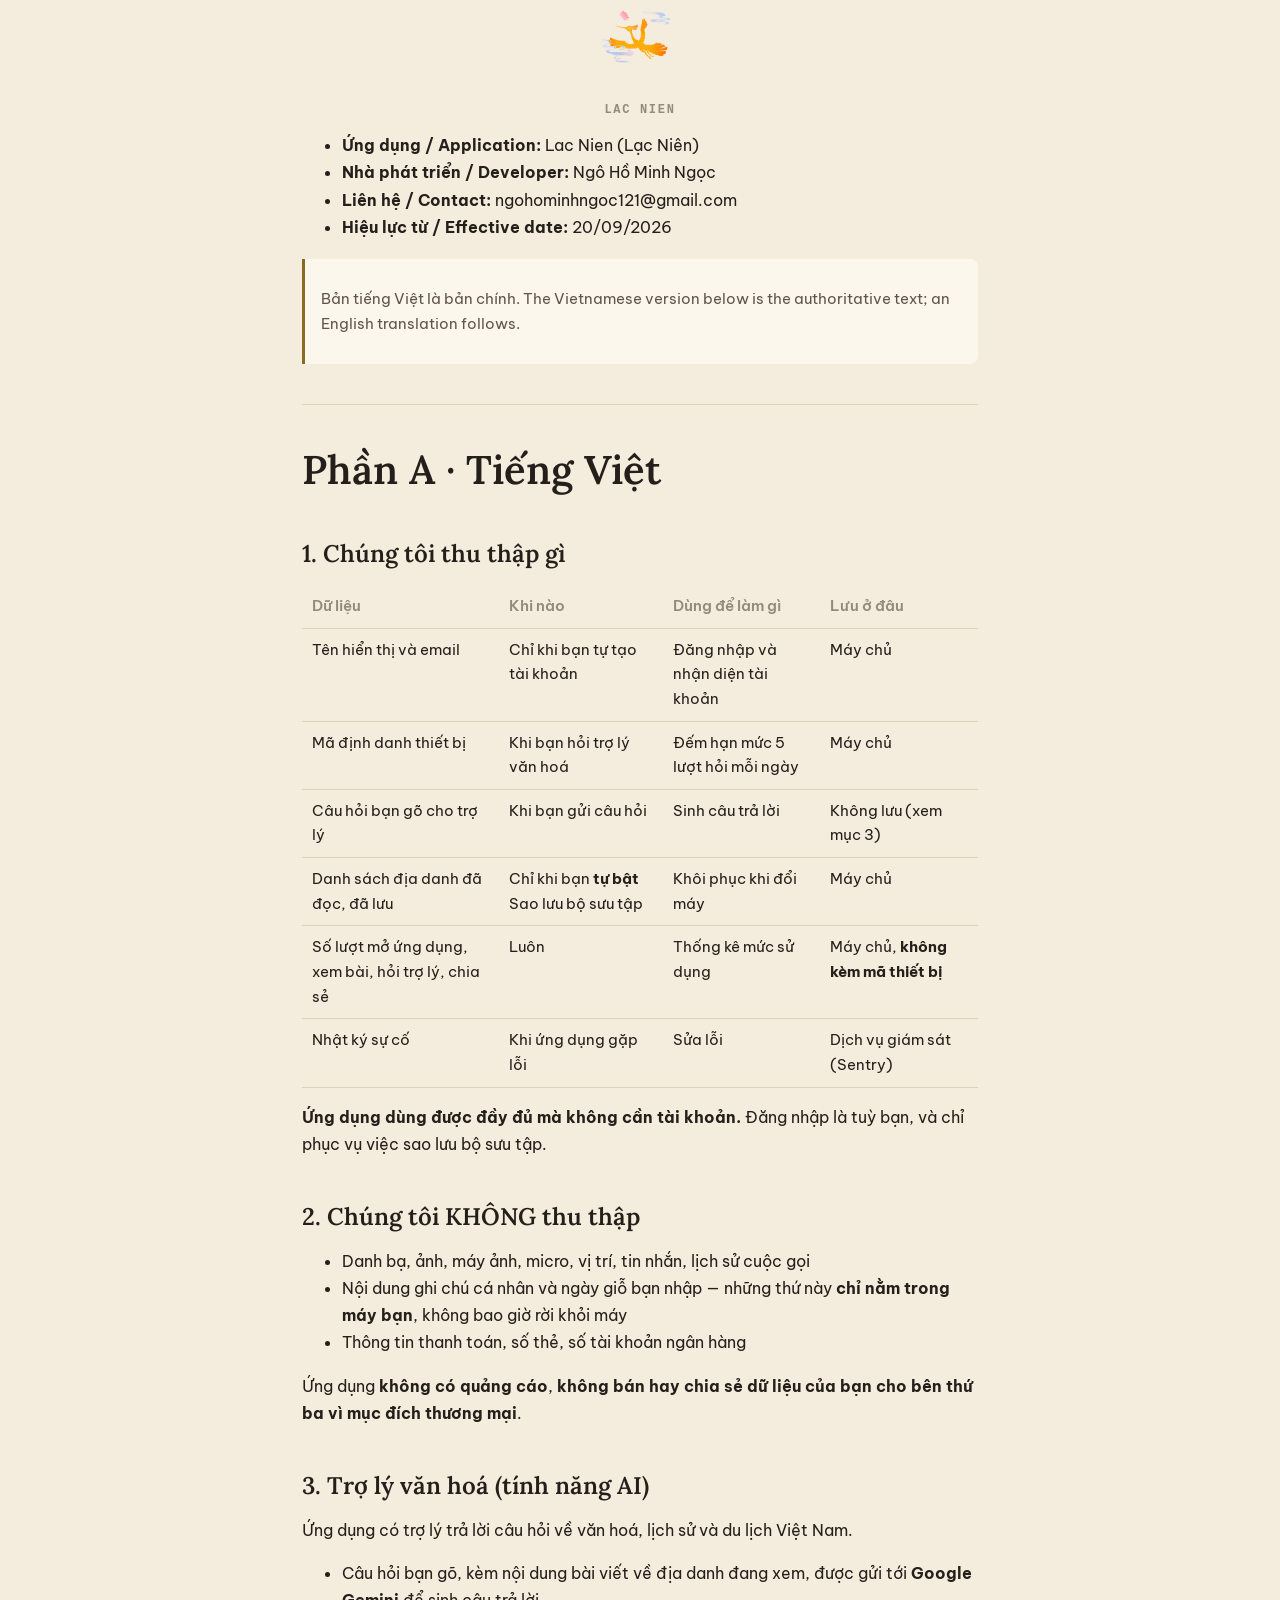
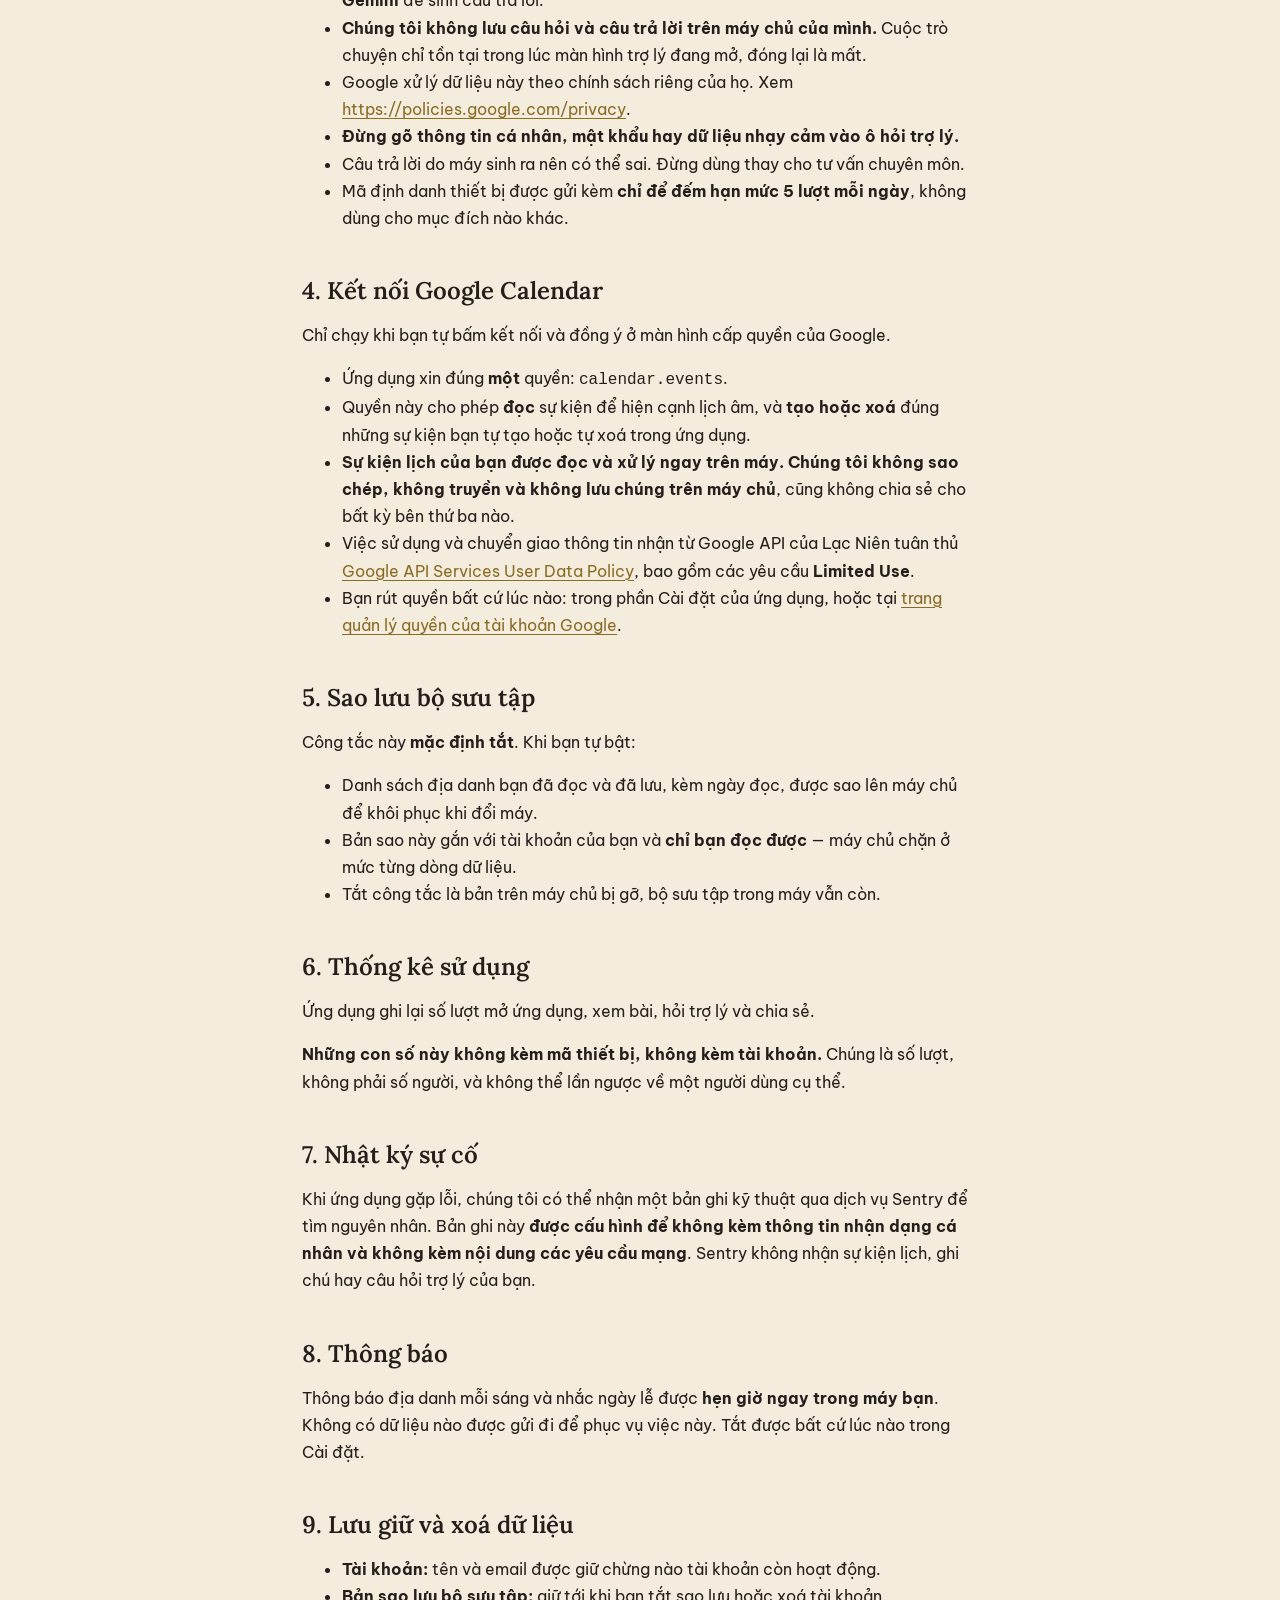
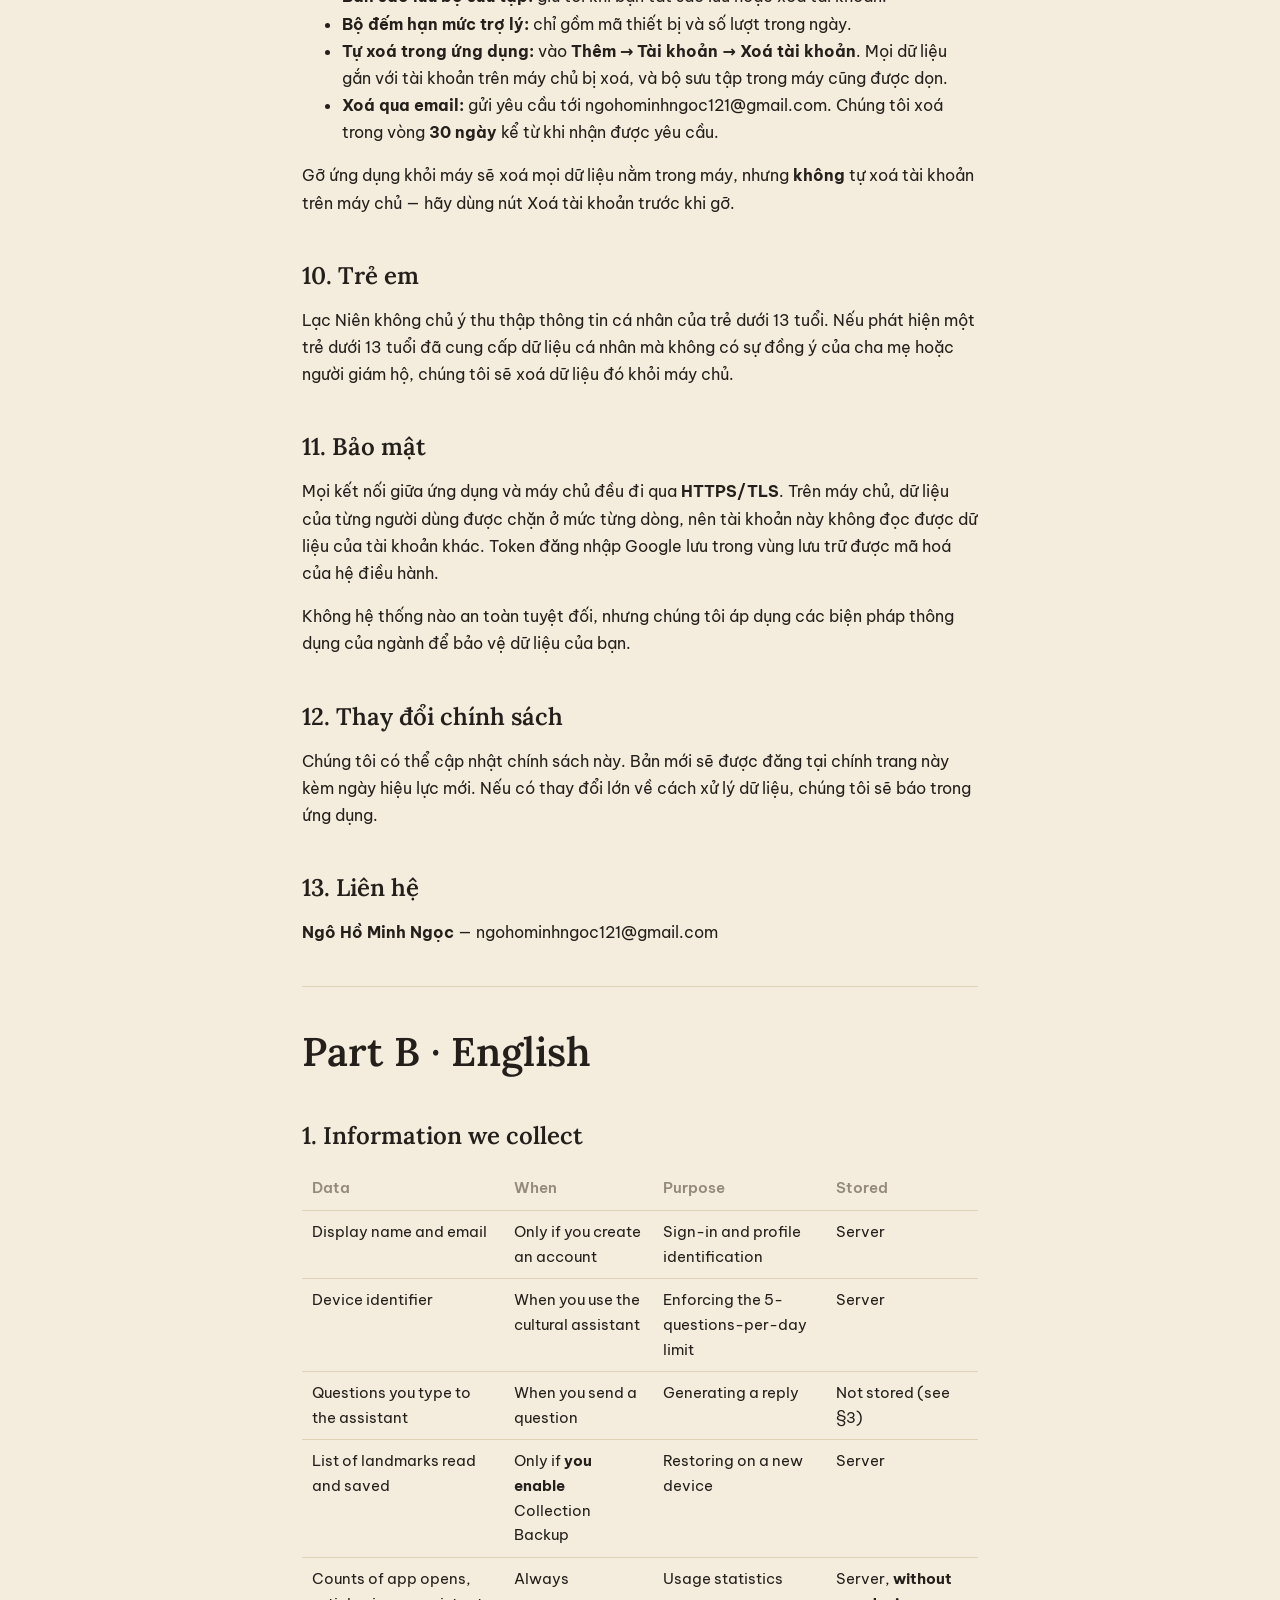
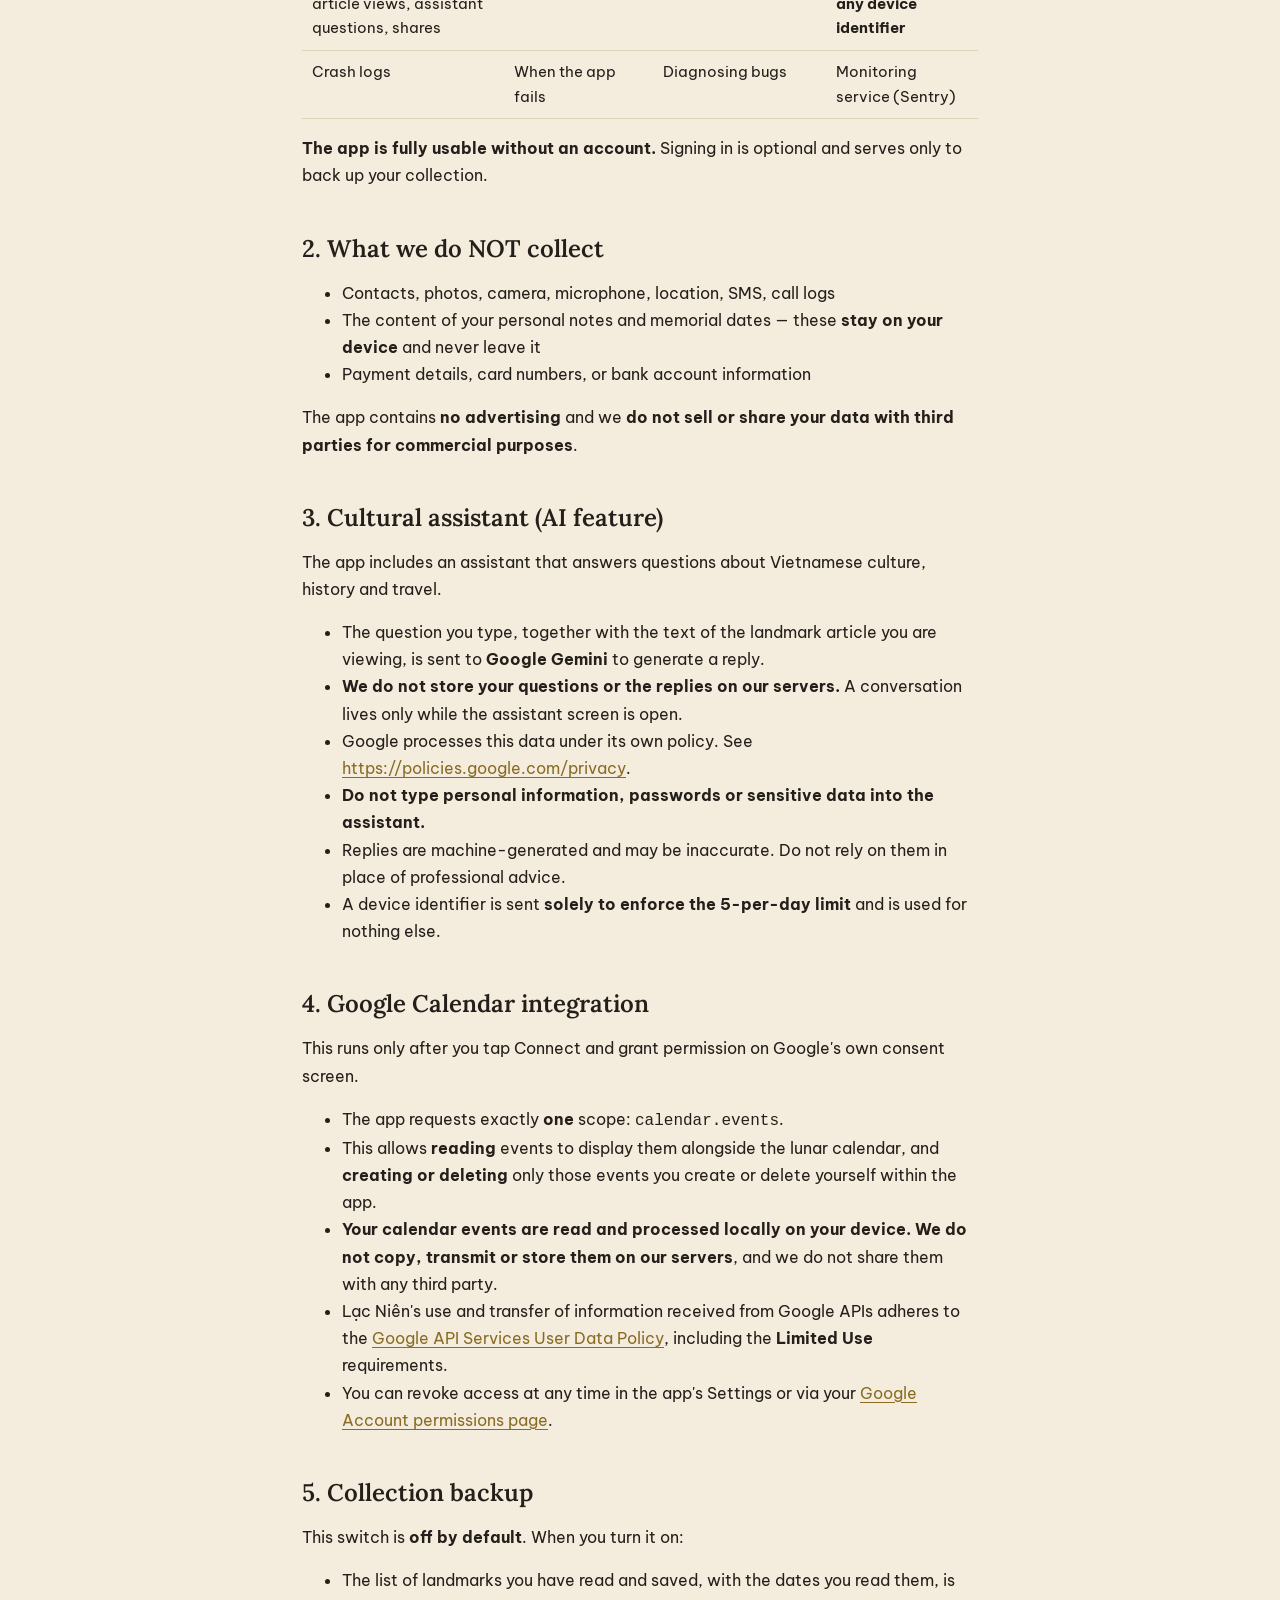
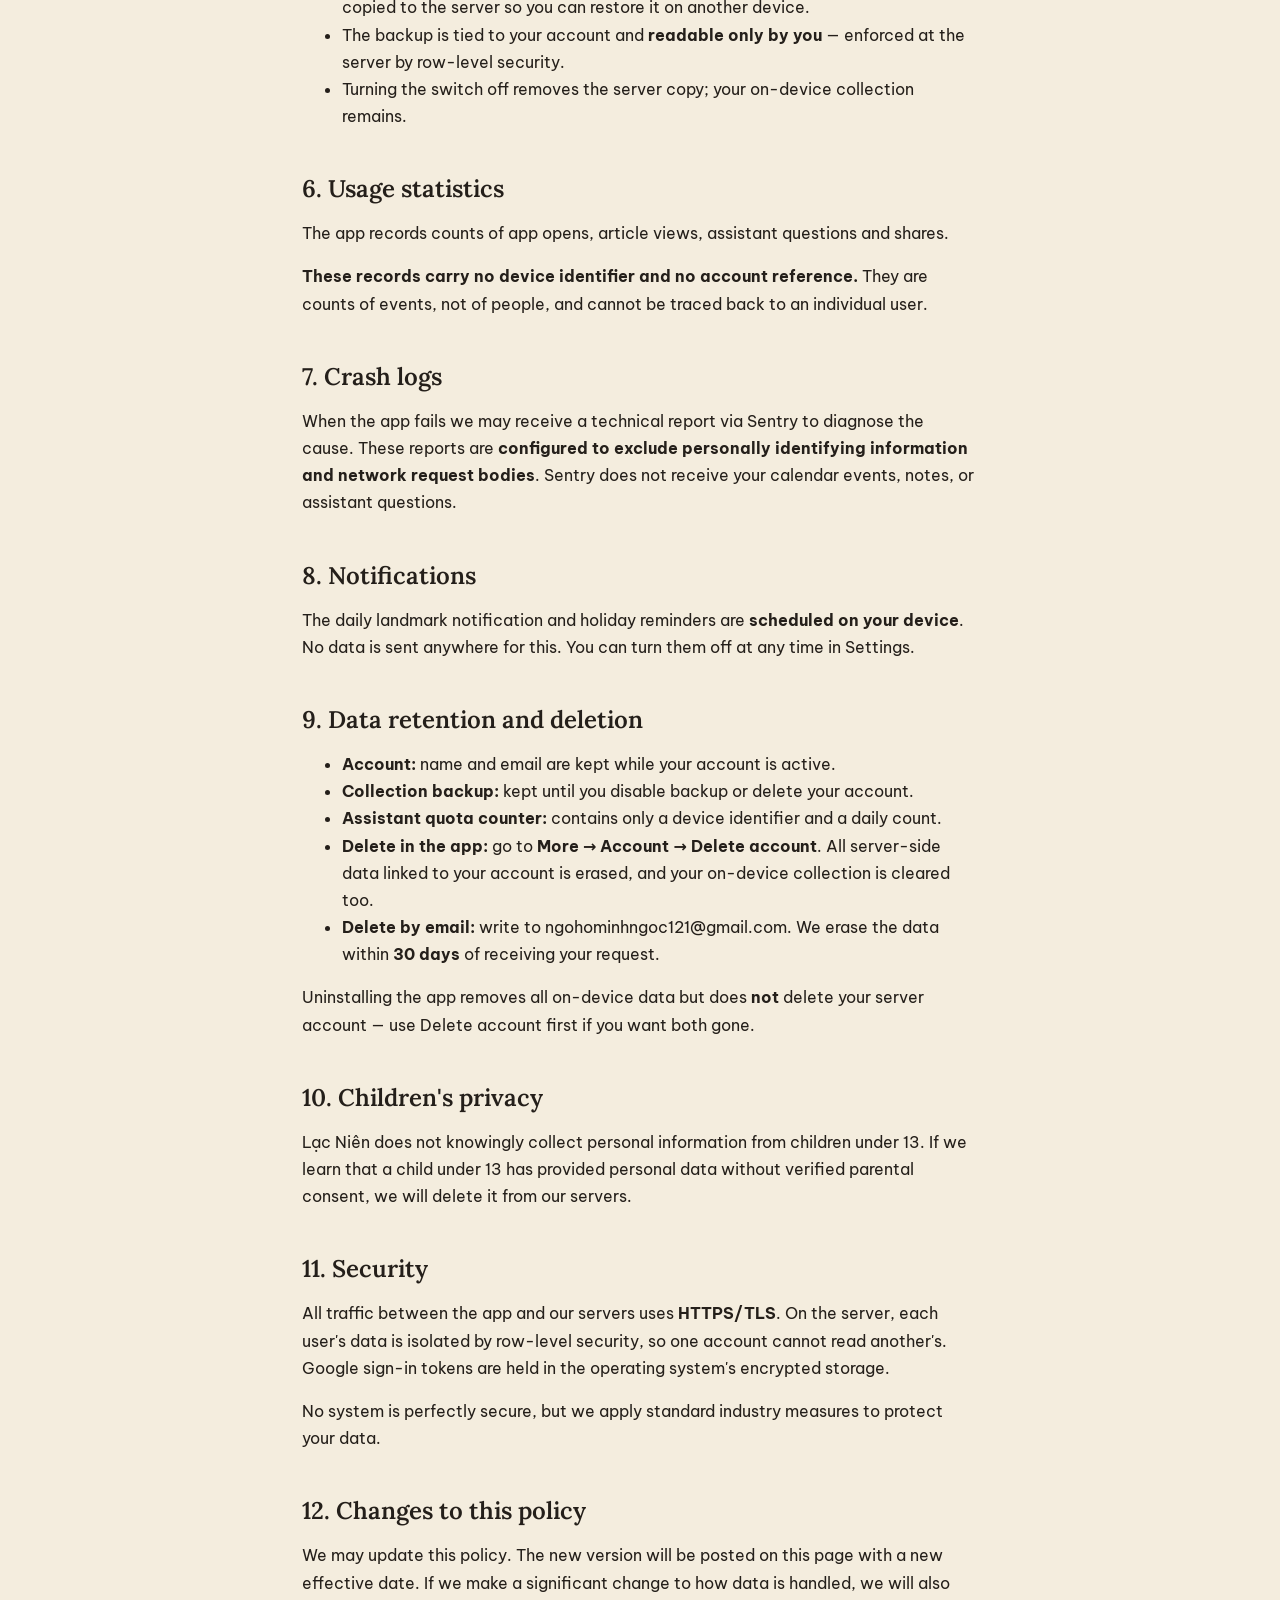
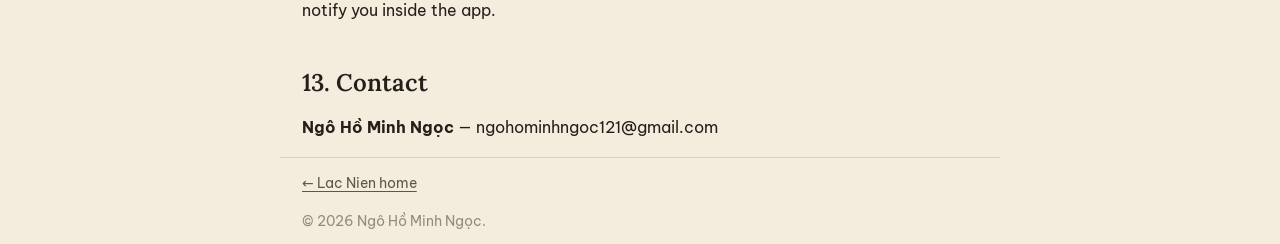
==== privacy-policy/index.html @ 224b226b "Add privacy policy page in Vietnamese and English" ====
<!doctype html>
<html lang="vi">
<head>
<meta charset="utf-8">
<meta name="viewport" content="width=device-width, initial-scale=1">
<title>Privacy Policy — Lac Nien</title>
<meta name="description" content="Privacy Policy for Lac Nien (Lạc Niên), a Vietnamese lunar calendar app. Chính sách quyền riêng tư của ứng dụng Lạc Niên.">
<link rel="icon" href="../lac-nien.png">
<link rel="preconnect" href="https://fonts.googleapis.com">
<link rel="preconnect" href="https://fonts.gstatic.com" crossorigin>
<link href="https://fonts.googleapis.com/css2?family=Lora:wght@600&family=Be+Vietnam+Pro:wght@400;600&display=swap" rel="stylesheet">
<link rel="stylesheet" href="../style.css">
</head>
<body>

<header class="khung" style="padding-bottom:0">
  <a href="../"><img src="../lac-nien.png" alt="Lac Nien" style="width:84px;height:84px"></a>
  <p class="nhan-nho">Lac Nien</p>
</header>

<main class="khung">
<ul>
<li><strong>Ứng dụng / Application:</strong> Lac Nien (Lạc Niên)</li>
<li><strong>Nhà phát triển / Developer:</strong> Ngô Hồ Minh Ngọc</li>
<li><strong>Liên hệ / Contact:</strong> ngohominhngoc121@gmail.com</li>
<li><strong>Hiệu lực từ / Effective date:</strong> 20/09/2026</li>
</ul>
<blockquote>
<p>Bản tiếng Việt là bản chính. The Vietnamese version below is the
authoritative text; an English translation follows.</p>
</blockquote>
<hr />
<h1>Phần A · Tiếng Việt</h1>
<h2>1. Chúng tôi thu thập gì</h2>
<table>
<thead>
<tr>
<th>Dữ liệu</th>
<th>Khi nào</th>
<th>Dùng để làm gì</th>
<th>Lưu ở đâu</th>
</tr>
</thead>
<tbody>
<tr>
<td>Tên hiển thị và email</td>
<td>Chỉ khi bạn tự tạo tài khoản</td>
<td>Đăng nhập và nhận diện tài khoản</td>
<td>Máy chủ</td>
</tr>
<tr>
<td>Mã định danh thiết bị</td>
<td>Khi bạn hỏi trợ lý văn hoá</td>
<td>Đếm hạn mức 5 lượt hỏi mỗi ngày</td>
<td>Máy chủ</td>
</tr>
<tr>
<td>Câu hỏi bạn gõ cho trợ lý</td>
<td>Khi bạn gửi câu hỏi</td>
<td>Sinh câu trả lời</td>
<td>Không lưu (xem mục 3)</td>
</tr>
<tr>
<td>Danh sách địa danh đã đọc, đã lưu</td>
<td>Chỉ khi bạn <strong>tự bật</strong> Sao lưu bộ sưu tập</td>
<td>Khôi phục khi đổi máy</td>
<td>Máy chủ</td>
</tr>
<tr>
<td>Số lượt mở ứng dụng, xem bài, hỏi trợ lý, chia sẻ</td>
<td>Luôn</td>
<td>Thống kê mức sử dụng</td>
<td>Máy chủ, <strong>không kèm mã thiết bị</strong></td>
</tr>
<tr>
<td>Nhật ký sự cố</td>
<td>Khi ứng dụng gặp lỗi</td>
<td>Sửa lỗi</td>
<td>Dịch vụ giám sát (Sentry)</td>
</tr>
</tbody>
</table>
<p><strong>Ứng dụng dùng được đầy đủ mà không cần tài khoản.</strong> Đăng nhập là tuỳ
bạn, và chỉ phục vụ việc sao lưu bộ sưu tập.</p>
<h2>2. Chúng tôi KHÔNG thu thập</h2>
<ul>
<li>Danh bạ, ảnh, máy ảnh, micro, vị trí, tin nhắn, lịch sử cuộc gọi</li>
<li>Nội dung ghi chú cá nhân và ngày giỗ bạn nhập — những thứ này <strong>chỉ
  nằm trong máy bạn</strong>, không bao giờ rời khỏi máy</li>
<li>Thông tin thanh toán, số thẻ, số tài khoản ngân hàng</li>
</ul>
<p>Ứng dụng <strong>không có quảng cáo</strong>, <strong>không bán hay chia sẻ dữ liệu của bạn
cho bên thứ ba vì mục đích thương mại</strong>.</p>
<h2>3. Trợ lý văn hoá (tính năng AI)</h2>
<p>Ứng dụng có trợ lý trả lời câu hỏi về văn hoá, lịch sử và du lịch Việt Nam.</p>
<ul>
<li>Câu hỏi bạn gõ, kèm nội dung bài viết về địa danh đang xem, được gửi
  tới <strong>Google Gemini</strong> để sinh câu trả lời.</li>
<li><strong>Chúng tôi không lưu câu hỏi và câu trả lời trên máy chủ của mình.</strong>
  Cuộc trò chuyện chỉ tồn tại trong lúc màn hình trợ lý đang mở, đóng
  lại là mất.</li>
<li>Google xử lý dữ liệu này theo chính sách riêng của họ. Xem
  <a href="https://policies.google.com/privacy">https://policies.google.com/privacy</a>.</li>
<li><strong>Đừng gõ thông tin cá nhân, mật khẩu hay dữ liệu nhạy cảm vào ô hỏi
  trợ lý.</strong></li>
<li>Câu trả lời do máy sinh ra nên có thể sai. Đừng dùng thay cho tư vấn
  chuyên môn.</li>
<li>Mã định danh thiết bị được gửi kèm <strong>chỉ để đếm hạn mức 5 lượt mỗi
  ngày</strong>, không dùng cho mục đích nào khác.</li>
</ul>
<h2>4. Kết nối Google Calendar</h2>
<p>Chỉ chạy khi bạn tự bấm kết nối và đồng ý ở màn hình cấp quyền của Google.</p>
<ul>
<li>Ứng dụng xin đúng <strong>một</strong> quyền: <code>calendar.events</code>.</li>
<li>Quyền này cho phép <strong>đọc</strong> sự kiện để hiện cạnh lịch âm, và <strong>tạo hoặc
  xoá</strong> đúng những sự kiện bạn tự tạo hoặc tự xoá trong ứng dụng.</li>
<li><strong>Sự kiện lịch của bạn được đọc và xử lý ngay trên máy. Chúng tôi
  không sao chép, không truyền và không lưu chúng trên máy chủ</strong>, cũng
  không chia sẻ cho bất kỳ bên thứ ba nào.</li>
<li>Việc sử dụng và chuyển giao thông tin nhận từ Google API của Lạc Niên
  tuân thủ <a href="https://developers.google.com/terms/api-services-user-data-policy">Google API Services User Data Policy</a>,
  bao gồm các yêu cầu <strong>Limited Use</strong>.</li>
<li>Bạn rút quyền bất cứ lúc nào: trong phần Cài đặt của ứng dụng, hoặc
  tại <a href="https://myaccount.google.com/permissions">trang quản lý quyền của tài khoản Google</a>.</li>
</ul>
<h2>5. Sao lưu bộ sưu tập</h2>
<p>Công tắc này <strong>mặc định tắt</strong>. Khi bạn tự bật:</p>
<ul>
<li>Danh sách địa danh bạn đã đọc và đã lưu, kèm ngày đọc, được sao lên
  máy chủ để khôi phục khi đổi máy.</li>
<li>Bản sao này gắn với tài khoản của bạn và <strong>chỉ bạn đọc được</strong> — máy
  chủ chặn ở mức từng dòng dữ liệu.</li>
<li>Tắt công tắc là bản trên máy chủ bị gỡ, bộ sưu tập trong máy vẫn còn.</li>
</ul>
<h2>6. Thống kê sử dụng</h2>
<p>Ứng dụng ghi lại số lượt mở ứng dụng, xem bài, hỏi trợ lý và chia sẻ.</p>
<p><strong>Những con số này không kèm mã thiết bị, không kèm tài khoản.</strong> Chúng
là số lượt, không phải số người, và không thể lần ngược về một người
dùng cụ thể.</p>
<h2>7. Nhật ký sự cố</h2>
<p>Khi ứng dụng gặp lỗi, chúng tôi có thể nhận một bản ghi kỹ thuật qua
dịch vụ Sentry để tìm nguyên nhân. Bản ghi này <strong>được cấu hình để không
kèm thông tin nhận dạng cá nhân và không kèm nội dung các yêu cầu mạng</strong>.
Sentry không nhận sự kiện lịch, ghi chú hay câu hỏi trợ lý của bạn.</p>
<h2>8. Thông báo</h2>
<p>Thông báo địa danh mỗi sáng và nhắc ngày lễ được <strong>hẹn giờ ngay trong
máy bạn</strong>. Không có dữ liệu nào được gửi đi để phục vụ việc này. Tắt
được bất cứ lúc nào trong Cài đặt.</p>
<h2>9. Lưu giữ và xoá dữ liệu</h2>
<ul>
<li><strong>Tài khoản:</strong> tên và email được giữ chừng nào tài khoản còn hoạt động.</li>
<li><strong>Bản sao lưu bộ sưu tập:</strong> giữ tới khi bạn tắt sao lưu hoặc xoá tài khoản.</li>
<li><strong>Bộ đếm hạn mức trợ lý:</strong> chỉ gồm mã thiết bị và số lượt trong ngày.</li>
<li><strong>Tự xoá trong ứng dụng:</strong> vào <strong>Thêm → Tài khoản → Xoá tài khoản</strong>.
  Mọi dữ liệu gắn với tài khoản trên máy chủ bị xoá, và bộ sưu tập trong
  máy cũng được dọn.</li>
<li><strong>Xoá qua email:</strong> gửi yêu cầu tới ngohominhngoc121@gmail.com. Chúng
  tôi xoá trong vòng <strong>30 ngày</strong> kể từ khi nhận được yêu cầu.</li>
</ul>
<p>Gỡ ứng dụng khỏi máy sẽ xoá mọi dữ liệu nằm trong máy, nhưng <strong>không</strong>
tự xoá tài khoản trên máy chủ — hãy dùng nút Xoá tài khoản trước khi gỡ.</p>
<h2>10. Trẻ em</h2>
<p>Lạc Niên không chủ ý thu thập thông tin cá nhân của trẻ dưới 13 tuổi.
Nếu phát hiện một trẻ dưới 13 tuổi đã cung cấp dữ liệu cá nhân mà không
có sự đồng ý của cha mẹ hoặc người giám hộ, chúng tôi sẽ xoá dữ liệu đó
khỏi máy chủ.</p>
<h2>11. Bảo mật</h2>
<p>Mọi kết nối giữa ứng dụng và máy chủ đều đi qua <strong>HTTPS/TLS</strong>. Trên máy
chủ, dữ liệu của từng người dùng được chặn ở mức từng dòng, nên tài
khoản này không đọc được dữ liệu của tài khoản khác. Token đăng nhập
Google lưu trong vùng lưu trữ được mã hoá của hệ điều hành.</p>
<p>Không hệ thống nào an toàn tuyệt đối, nhưng chúng tôi áp dụng các biện
pháp thông dụng của ngành để bảo vệ dữ liệu của bạn.</p>
<h2>12. Thay đổi chính sách</h2>
<p>Chúng tôi có thể cập nhật chính sách này. Bản mới sẽ được đăng tại chính
trang này kèm ngày hiệu lực mới. Nếu có thay đổi lớn về cách xử lý dữ
liệu, chúng tôi sẽ báo trong ứng dụng.</p>
<h2>13. Liên hệ</h2>
<p><strong>Ngô Hồ Minh Ngọc</strong> — ngohominhngoc121@gmail.com</p>
<hr />
<h1>Part B · English</h1>
<h2>1. Information we collect</h2>
<table>
<thead>
<tr>
<th>Data</th>
<th>When</th>
<th>Purpose</th>
<th>Stored</th>
</tr>
</thead>
<tbody>
<tr>
<td>Display name and email</td>
<td>Only if you create an account</td>
<td>Sign-in and profile identification</td>
<td>Server</td>
</tr>
<tr>
<td>Device identifier</td>
<td>When you use the cultural assistant</td>
<td>Enforcing the 5-questions-per-day limit</td>
<td>Server</td>
</tr>
<tr>
<td>Questions you type to the assistant</td>
<td>When you send a question</td>
<td>Generating a reply</td>
<td>Not stored (see §3)</td>
</tr>
<tr>
<td>List of landmarks read and saved</td>
<td>Only if <strong>you enable</strong> Collection Backup</td>
<td>Restoring on a new device</td>
<td>Server</td>
</tr>
<tr>
<td>Counts of app opens, article views, assistant questions, shares</td>
<td>Always</td>
<td>Usage statistics</td>
<td>Server, <strong>without any device identifier</strong></td>
</tr>
<tr>
<td>Crash logs</td>
<td>When the app fails</td>
<td>Diagnosing bugs</td>
<td>Monitoring service (Sentry)</td>
</tr>
</tbody>
</table>
<p><strong>The app is fully usable without an account.</strong> Signing in is optional
and serves only to back up your collection.</p>
<h2>2. What we do NOT collect</h2>
<ul>
<li>Contacts, photos, camera, microphone, location, SMS, call logs</li>
<li>The content of your personal notes and memorial dates — these <strong>stay
  on your device</strong> and never leave it</li>
<li>Payment details, card numbers, or bank account information</li>
</ul>
<p>The app contains <strong>no advertising</strong> and we <strong>do not sell or share your
data with third parties for commercial purposes</strong>.</p>
<h2>3. Cultural assistant (AI feature)</h2>
<p>The app includes an assistant that answers questions about Vietnamese
culture, history and travel.</p>
<ul>
<li>The question you type, together with the text of the landmark article
  you are viewing, is sent to <strong>Google Gemini</strong> to generate a reply.</li>
<li><strong>We do not store your questions or the replies on our servers.</strong> A
  conversation lives only while the assistant screen is open.</li>
<li>Google processes this data under its own policy. See
  <a href="https://policies.google.com/privacy">https://policies.google.com/privacy</a>.</li>
<li><strong>Do not type personal information, passwords or sensitive data into
  the assistant.</strong></li>
<li>Replies are machine-generated and may be inaccurate. Do not rely on
  them in place of professional advice.</li>
<li>A device identifier is sent <strong>solely to enforce the 5-per-day limit</strong>
  and is used for nothing else.</li>
</ul>
<h2>4. Google Calendar integration</h2>
<p>This runs only after you tap Connect and grant permission on Google's
own consent screen.</p>
<ul>
<li>The app requests exactly <strong>one</strong> scope: <code>calendar.events</code>.</li>
<li>This allows <strong>reading</strong> events to display them alongside the lunar
  calendar, and <strong>creating or deleting</strong> only those events you create or
  delete yourself within the app.</li>
<li><strong>Your calendar events are read and processed locally on your device.
  We do not copy, transmit or store them on our servers</strong>, and we do not
  share them with any third party.</li>
<li>Lạc Niên's use and transfer of information received from Google APIs
  adheres to the <a href="https://developers.google.com/terms/api-services-user-data-policy">Google API Services User Data Policy</a>,
  including the <strong>Limited Use</strong> requirements.</li>
<li>You can revoke access at any time in the app's Settings or via your
  <a href="https://myaccount.google.com/permissions">Google Account permissions page</a>.</li>
</ul>
<h2>5. Collection backup</h2>
<p>This switch is <strong>off by default</strong>. When you turn it on:</p>
<ul>
<li>The list of landmarks you have read and saved, with the dates you read
  them, is copied to the server so you can restore it on another device.</li>
<li>The backup is tied to your account and <strong>readable only by you</strong> —
  enforced at the server by row-level security.</li>
<li>Turning the switch off removes the server copy; your on-device
  collection remains.</li>
</ul>
<h2>6. Usage statistics</h2>
<p>The app records counts of app opens, article views, assistant questions
and shares.</p>
<p><strong>These records carry no device identifier and no account reference.</strong>
They are counts of events, not of people, and cannot be traced back to
an individual user.</p>
<h2>7. Crash logs</h2>
<p>When the app fails we may receive a technical report via Sentry to
diagnose the cause. These reports are <strong>configured to exclude personally
identifying information and network request bodies</strong>. Sentry does not
receive your calendar events, notes, or assistant questions.</p>
<h2>8. Notifications</h2>
<p>The daily landmark notification and holiday reminders are <strong>scheduled on
your device</strong>. No data is sent anywhere for this. You can turn them off
at any time in Settings.</p>
<h2>9. Data retention and deletion</h2>
<ul>
<li><strong>Account:</strong> name and email are kept while your account is active.</li>
<li><strong>Collection backup:</strong> kept until you disable backup or delete your account.</li>
<li><strong>Assistant quota counter:</strong> contains only a device identifier and a daily count.</li>
<li><strong>Delete in the app:</strong> go to <strong>More → Account → Delete account</strong>. All
  server-side data linked to your account is erased, and your on-device
  collection is cleared too.</li>
<li><strong>Delete by email:</strong> write to ngohominhngoc121@gmail.com. We erase the
  data within <strong>30 days</strong> of receiving your request.</li>
</ul>
<p>Uninstalling the app removes all on-device data but does <strong>not</strong> delete
your server account — use Delete account first if you want both gone.</p>
<h2>10. Children's privacy</h2>
<p>Lạc Niên does not knowingly collect personal information from children
under 13. If we learn that a child under 13 has provided personal data
without verified parental consent, we will delete it from our servers.</p>
<h2>11. Security</h2>
<p>All traffic between the app and our servers uses <strong>HTTPS/TLS</strong>. On the
server, each user's data is isolated by row-level security, so one
account cannot read another's. Google sign-in tokens are held in the
operating system's encrypted storage.</p>
<p>No system is perfectly secure, but we apply standard industry measures
to protect your data.</p>
<h2>12. Changes to this policy</h2>
<p>We may update this policy. The new version will be posted on this page
with a new effective date. If we make a significant change to how data
is handled, we will also notify you inside the app.</p>
<h2>13. Contact</h2>
<p><strong>Ngô Hồ Minh Ngọc</strong> — ngohominhngoc121@gmail.com</p>
</main>

<footer class="khung">
  <p><a href="../">← Lac Nien home</a></p>
  <p>© 2026 Ngô Hồ Minh Ngọc.</p>
</footer>

</body>
</html>
---- style.css ----
/* Bảng màu và chữ lấy đúng từ ứng dụng (app/lib/core/theme/tokens.dart)
   để trang web và app nhìn ra cùng một sản phẩm. */
:root {
  --nen: #F4EDDE;
  --mat: #FBF7EC;
  --muc: #241F1A;
  --muc-2: #5F564B;
  --muc-3: #948A7B;
  --vach: #DED2B9;
  --nhan: #8A6B24;
}

* { box-sizing: border-box; }

body {
  margin: 0;
  background: var(--nen);
  color: var(--muc);
  font: 16px/1.7 'Be Vietnam Pro', system-ui, -apple-system, sans-serif;
  -webkit-font-smoothing: antialiased;
}

.khung { max-width: 720px; margin: 0 auto; padding: 0 22px; }

h1, h2, h3 { font-family: Lora, Georgia, serif; font-weight: 600; line-height: 1.25; }
h1 { font-size: 40px; margin: 0 0 10px; }
h2 { font-size: 24px; margin: 44px 0 12px; }
h3 { font-size: 19px; margin: 30px 0 8px; }

a { color: var(--nhan); text-decoration-thickness: 1px; text-underline-offset: 3px; }
a:hover { text-decoration-thickness: 2px; }

.nhan-nho {
  font: 600 12px/1 ui-monospace, 'SF Mono', Menlo, monospace;
  letter-spacing: .14em;
  text-transform: uppercase;
  color: var(--muc-3);
}

header { padding: 64px 0 8px; text-align: center; }
header img { width: 132px; height: 132px; object-fit: contain; }
header p.dan { font-size: 18px; color: var(--muc-2); margin: 0 auto; max-width: 34em; }

.the {
  background: var(--mat);
  border: 1px solid var(--vach);
  border-radius: 12px;
  padding: 20px 22px;
}
.luoi { display: grid; gap: 14px; grid-template-columns: repeat(auto-fit, minmax(210px, 1fr)); margin: 22px 0; }
.luoi h3 { margin: 0 0 4px; font-size: 17px; }
.luoi p { margin: 0; font-size: 14.5px; color: var(--muc-2); }

table { border-collapse: collapse; width: 100%; margin: 16px 0; font-size: 14.5px; }
th, td { border-bottom: 1px solid var(--vach); padding: 9px 10px; text-align: left; vertical-align: top; }
th { color: var(--muc-3); font-weight: 600; }

blockquote {
  margin: 18px 0; padding: 12px 16px;
  background: var(--mat); border-left: 3px solid var(--nhan);
  border-radius: 0 8px 8px 0; color: var(--muc-2); font-size: 15px;
}

hr { border: 0; border-top: 1px solid var(--vach); margin: 40px 0; }

footer {
  margin: 64px 0 48px; padding-top: 22px;
  border-top: 1px solid var(--vach);
  font-size: 14px; color: var(--muc-3);
}
footer a { color: var(--muc-2); }

/* Điện thoại: chữ tiêu đề nhỏ lại cho vừa màn hẹp. */
@media (max-width: 560px) {
  h1 { font-size: 30px; }
  header { padding-top: 40px; }
  .khung { padding: 0 18px; }
  table { font-size: 13.5px; }
}
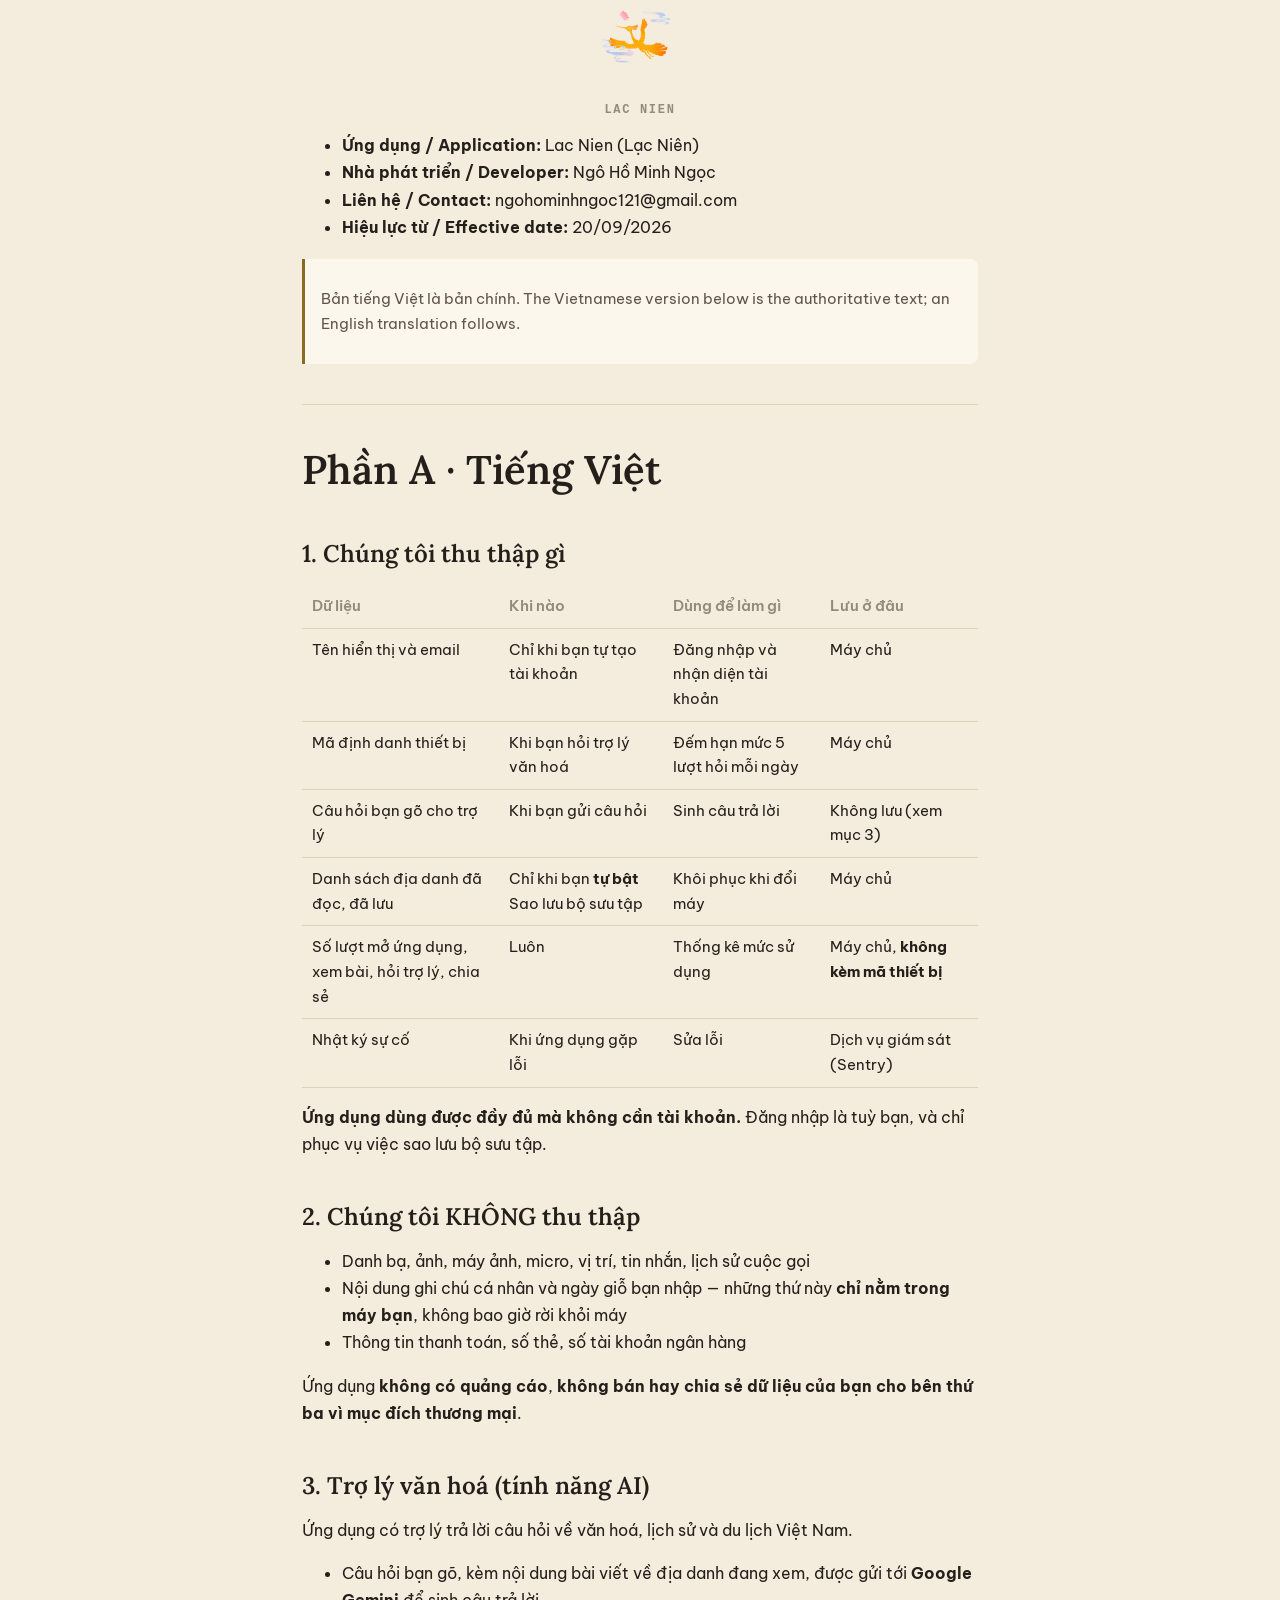
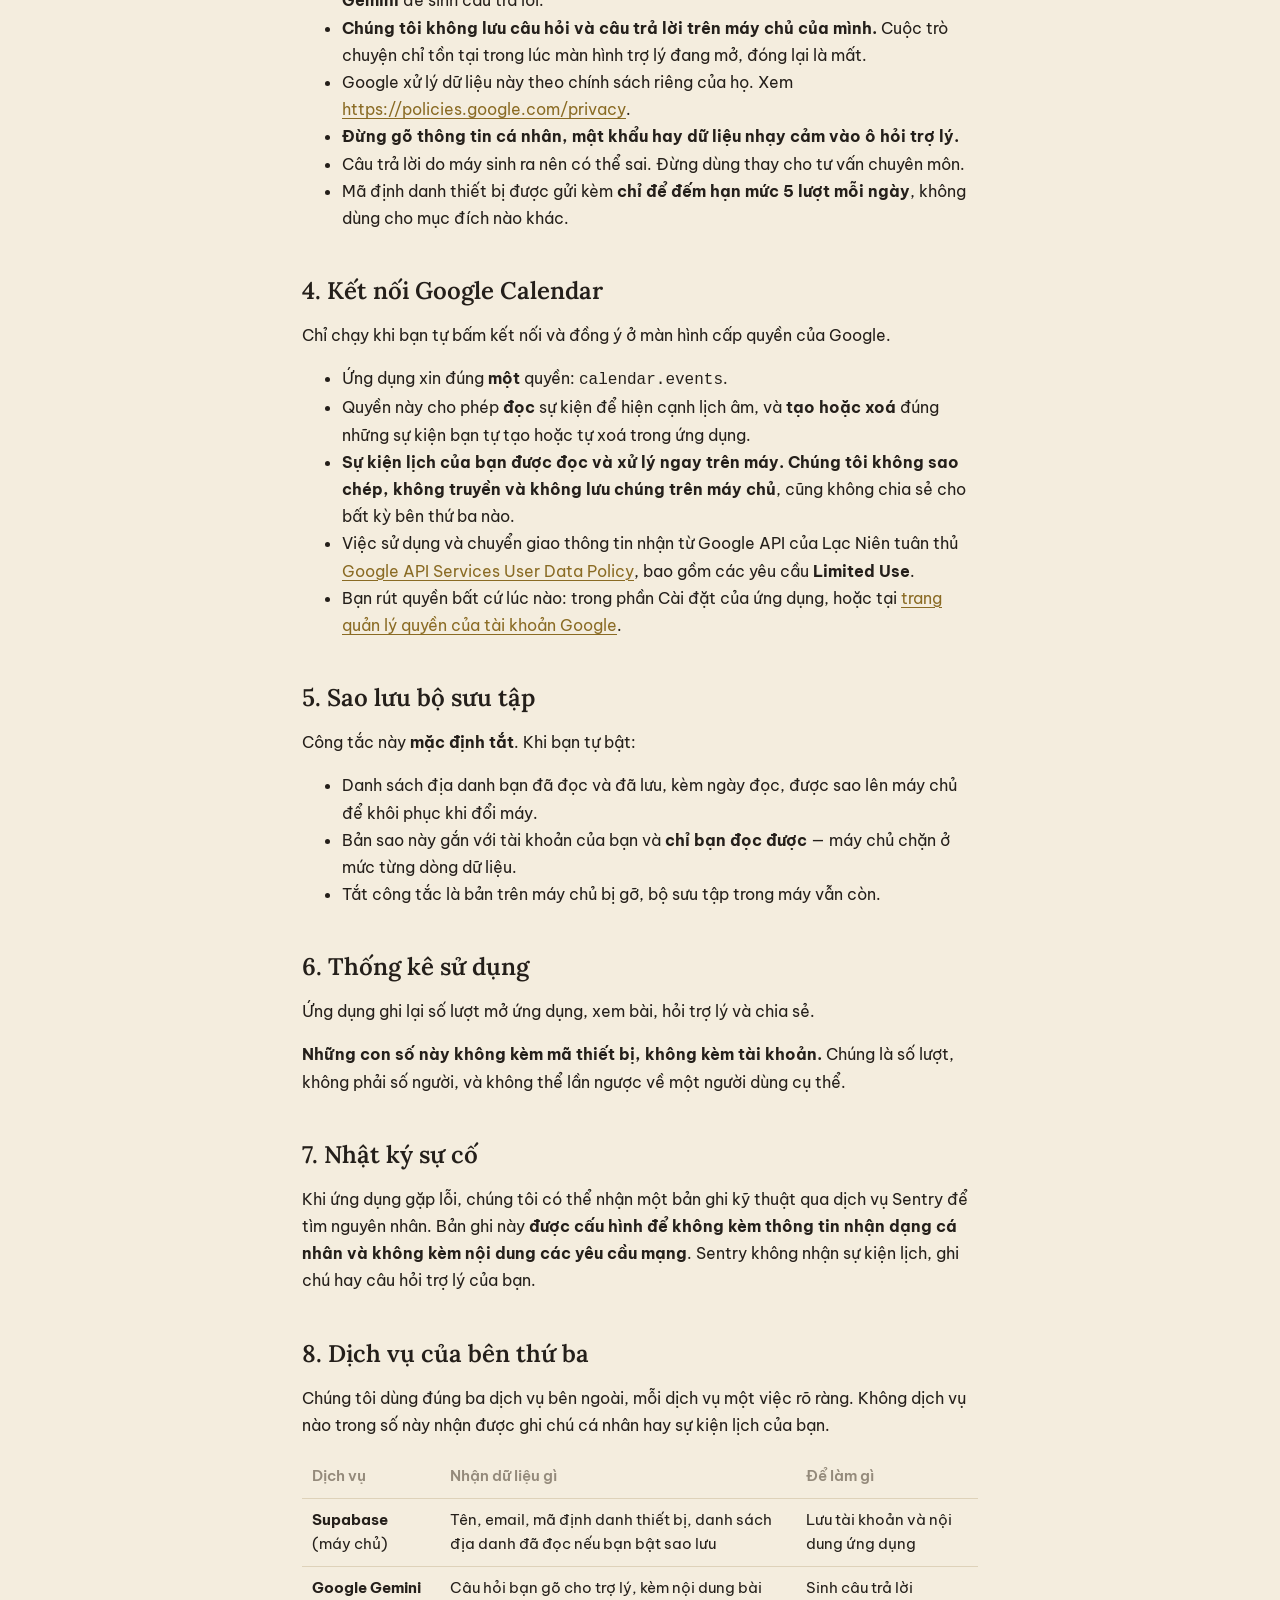
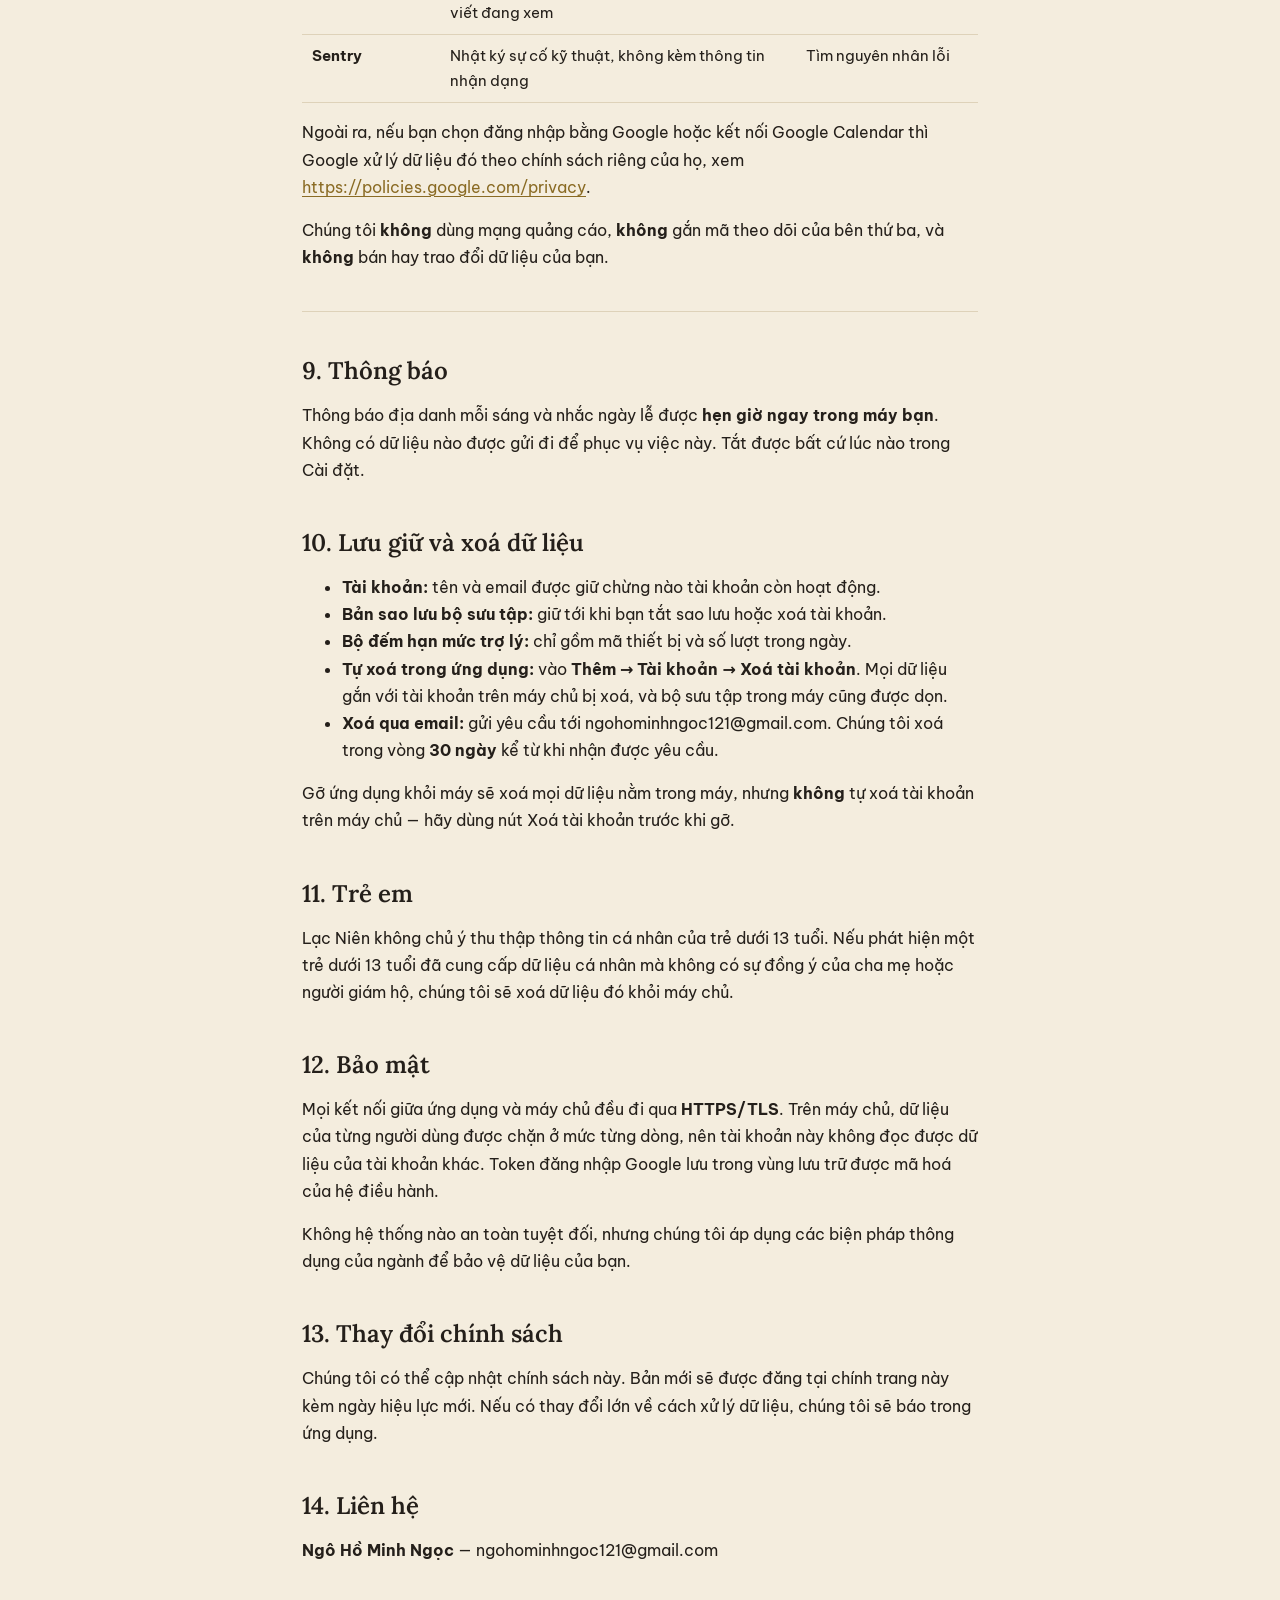
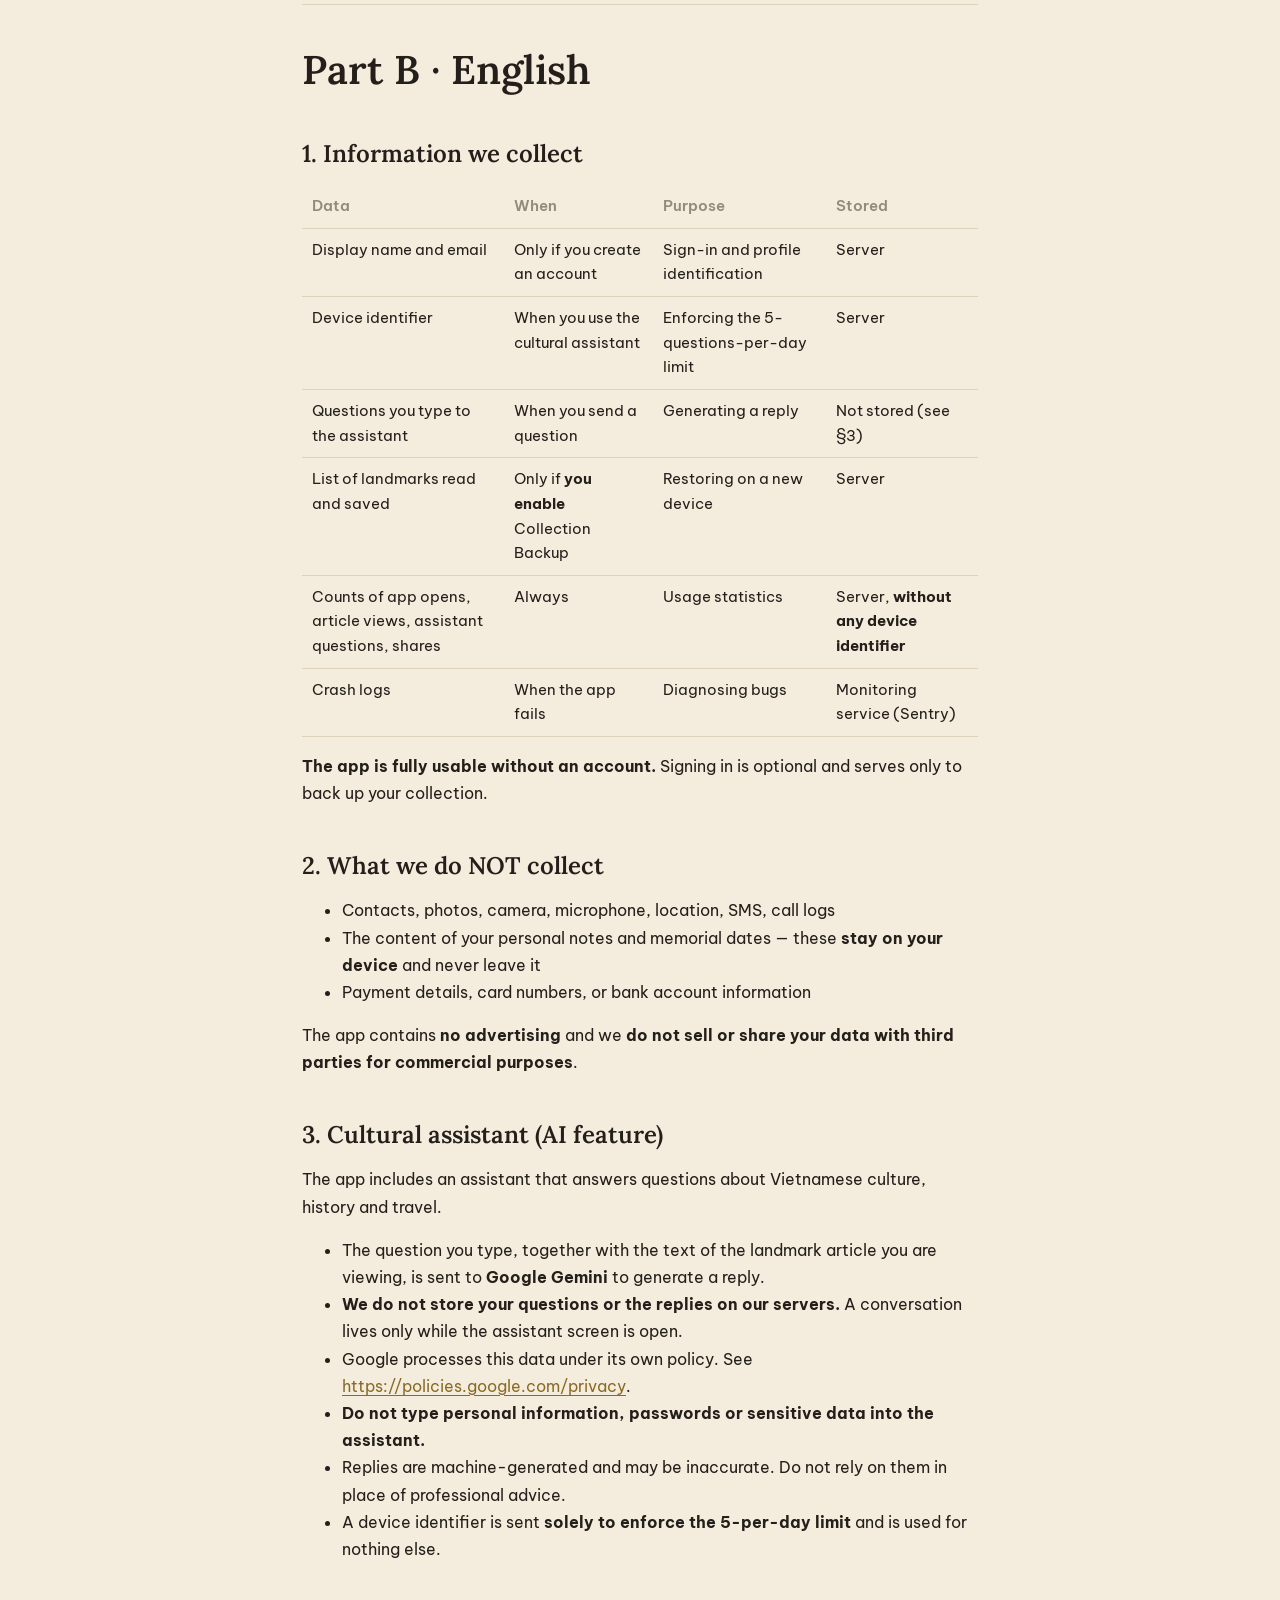
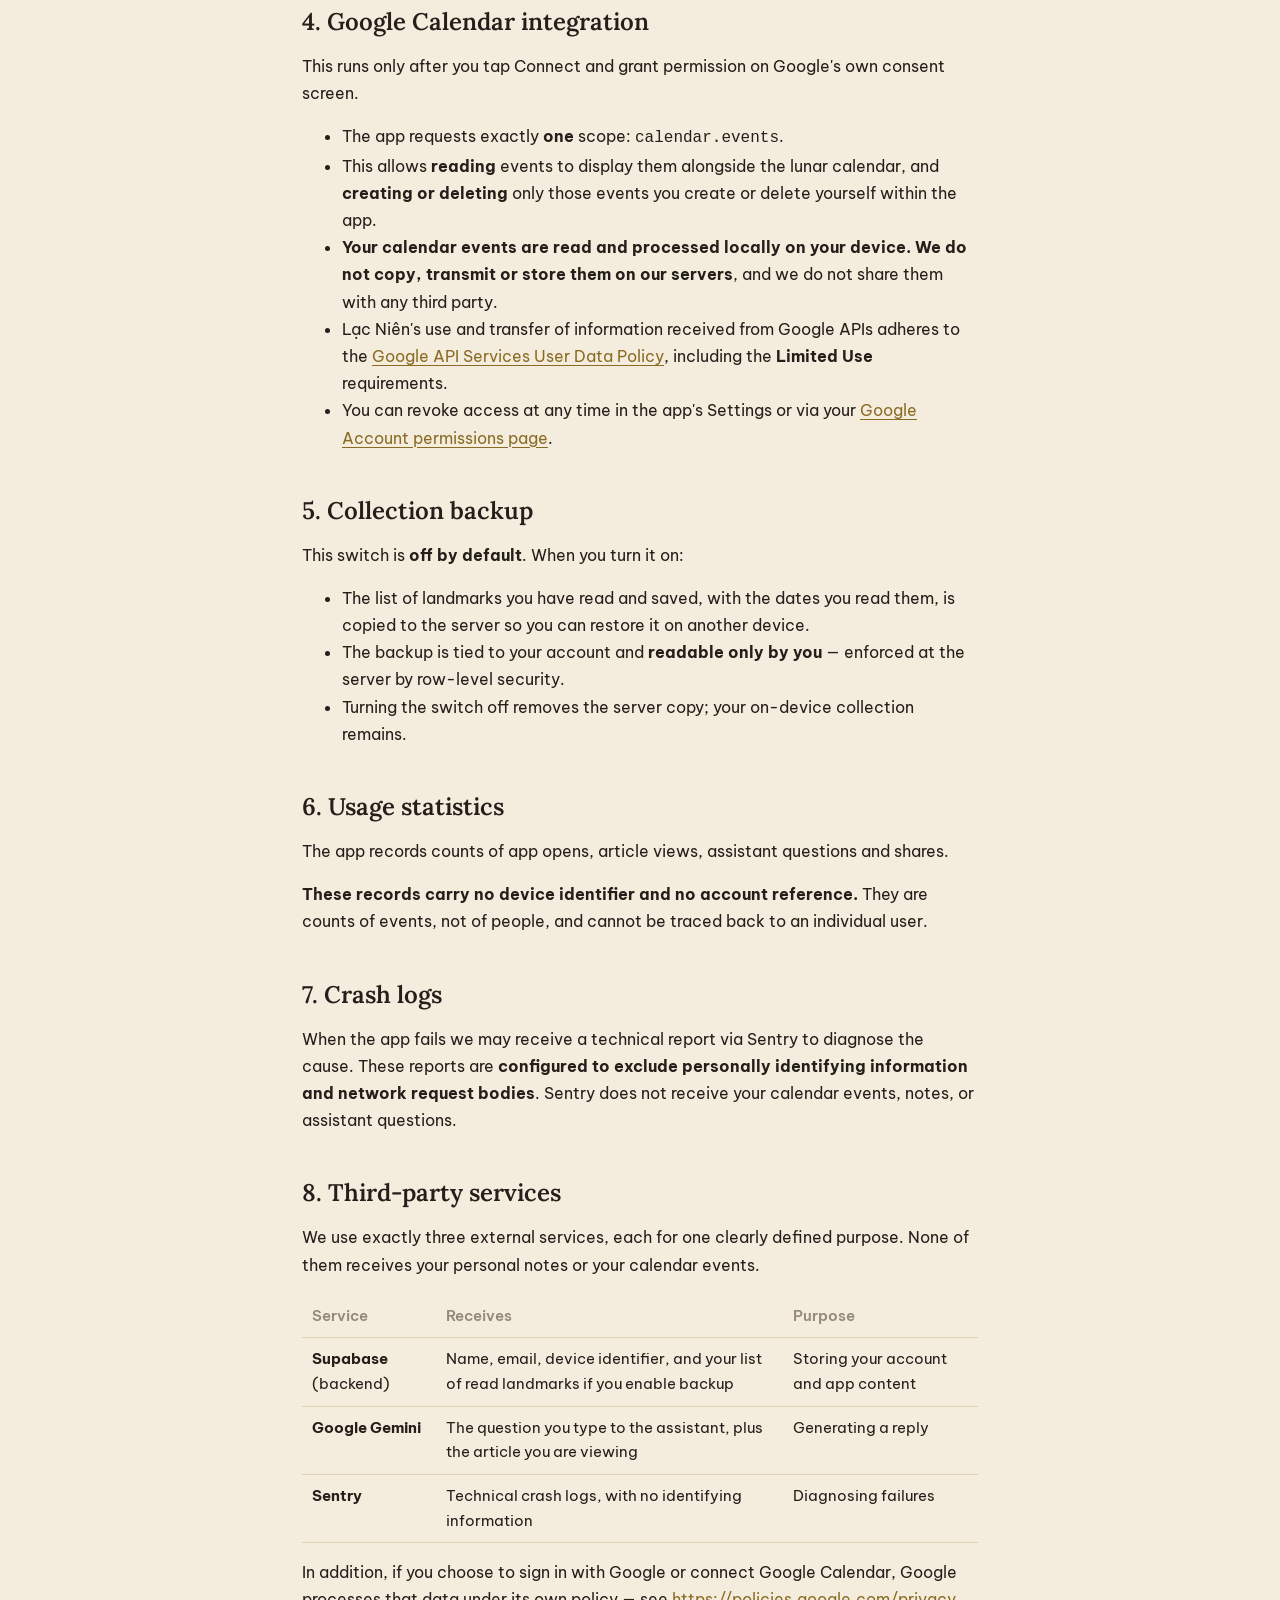
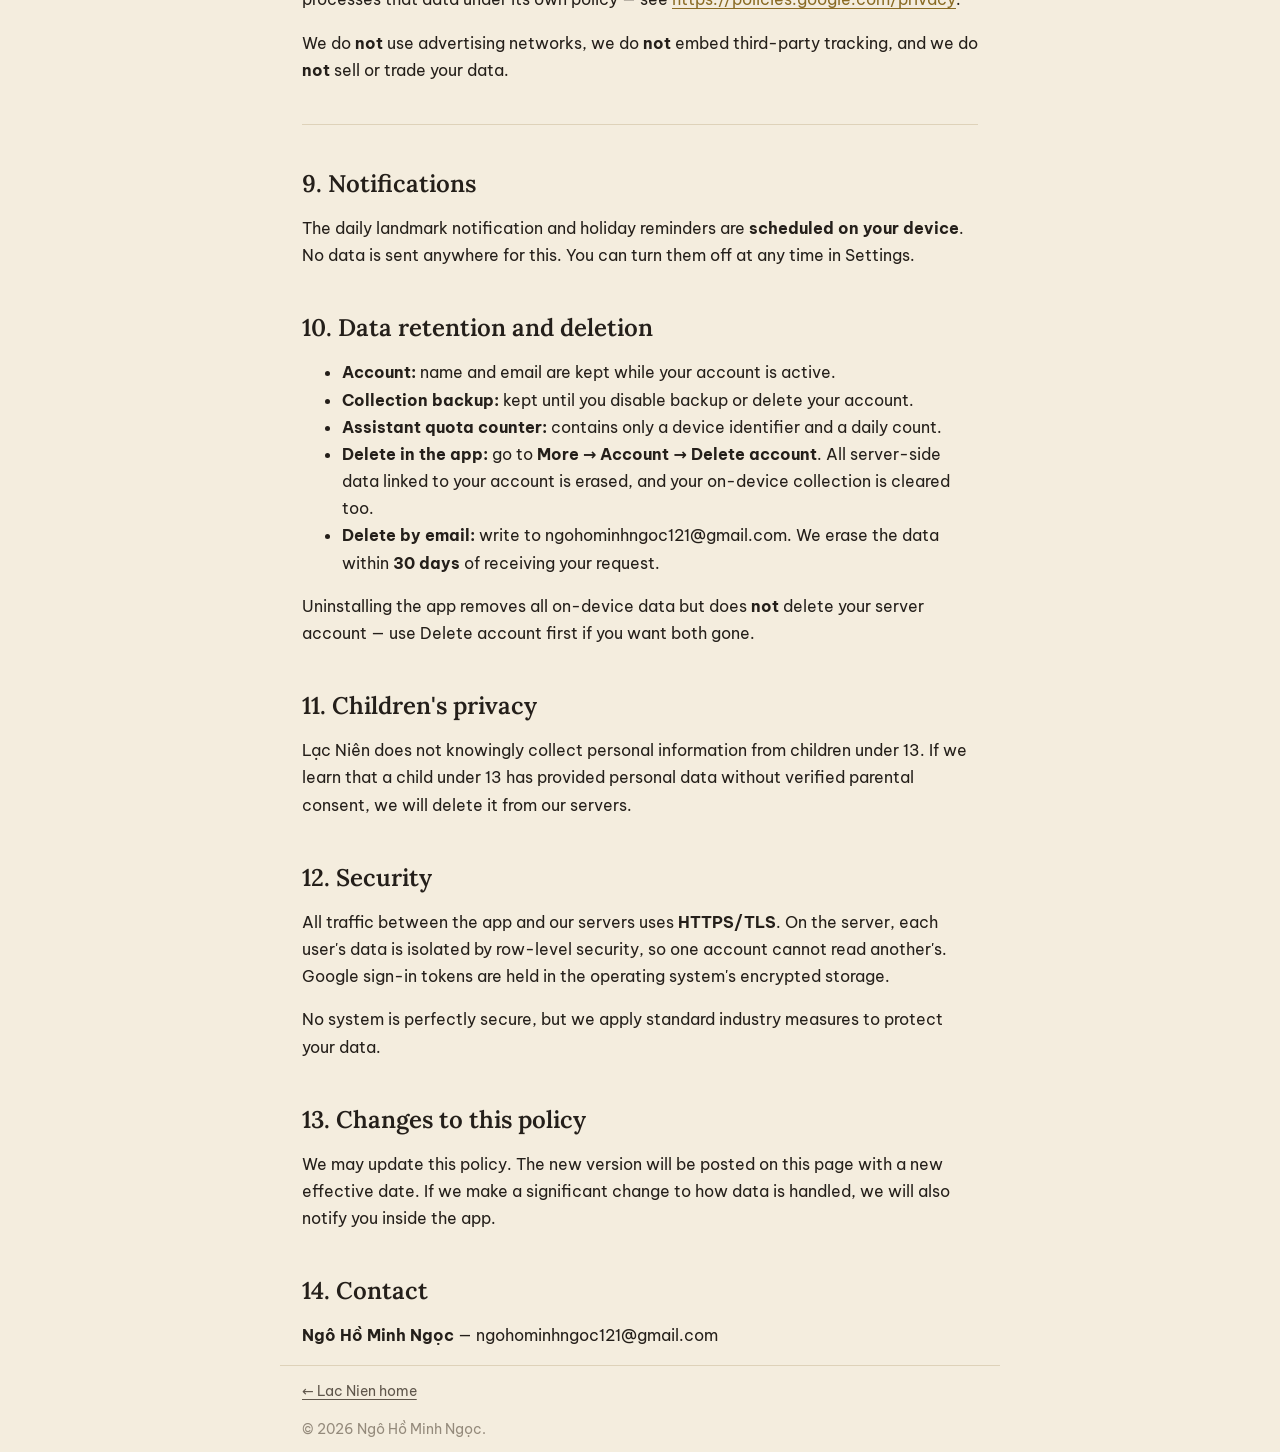
==== commit 349588b2: "Add files via upload" ====
--- a/privacy-policy/index.html
+++ b/privacy-policy/index.html
@@ -4,6 +4,12 @@
 <meta charset="utf-8">
 <meta name="viewport" content="width=device-width, initial-scale=1">
 <title>Privacy Policy — Lac Nien</title>
+<!-- Thẻ xác minh quyền sở hữu tên miền của Google Search Console.
+     Trước đây nó nằm một mình ở /privacy-policy/index.html, chiếm chỗ
+     của trang chính sách thật — nên Google báo trang "does not have
+     sufficient content". Đặt ở CẢ HAI trang để xác minh không mất dù
+     sau này có đổi trang nào. -->
+<meta name="google-site-verification" content="IIGp6_PbwCI12vjTiKh3ZAAD8ZFnAEpmFbbmMpyhZwM" />
 <meta name="description" content="Privacy Policy for Lac Nien (Lạc Niên), a Vietnamese lunar calendar app. Chính sách quyền riêng tư của ứng dụng Lạc Niên.">
 <link rel="icon" href="../lac-nien.png">
 <link rel="preconnect" href="https://fonts.googleapis.com">
@@ -142,11 +148,47 @@
 dịch vụ Sentry để tìm nguyên nhân. Bản ghi này <strong>được cấu hình để không
 kèm thông tin nhận dạng cá nhân và không kèm nội dung các yêu cầu mạng</strong>.
 Sentry không nhận sự kiện lịch, ghi chú hay câu hỏi trợ lý của bạn.</p>
-<h2>8. Thông báo</h2>
+<h2>8. Dịch vụ của bên thứ ba</h2>
+<p>Chúng tôi dùng đúng ba dịch vụ bên ngoài, mỗi dịch vụ một việc rõ ràng.
+Không dịch vụ nào trong số này nhận được ghi chú cá nhân hay sự kiện
+lịch của bạn.</p>
+<table>
+<thead>
+<tr>
+<th>Dịch vụ</th>
+<th>Nhận dữ liệu gì</th>
+<th>Để làm gì</th>
+</tr>
+</thead>
+<tbody>
+<tr>
+<td><strong>Supabase</strong> (máy chủ)</td>
+<td>Tên, email, mã định danh thiết bị, danh sách địa danh đã đọc nếu bạn bật sao lưu</td>
+<td>Lưu tài khoản và nội dung ứng dụng</td>
+</tr>
+<tr>
+<td><strong>Google Gemini</strong></td>
+<td>Câu hỏi bạn gõ cho trợ lý, kèm nội dung bài viết đang xem</td>
+<td>Sinh câu trả lời</td>
+</tr>
+<tr>
+<td><strong>Sentry</strong></td>
+<td>Nhật ký sự cố kỹ thuật, không kèm thông tin nhận dạng</td>
+<td>Tìm nguyên nhân lỗi</td>
+</tr>
+</tbody>
+</table>
+<p>Ngoài ra, nếu bạn chọn đăng nhập bằng Google hoặc kết nối Google
+Calendar thì Google xử lý dữ liệu đó theo chính sách riêng của họ, xem
+<a href="https://policies.google.com/privacy">https://policies.google.com/privacy</a>.</p>
+<p>Chúng tôi <strong>không</strong> dùng mạng quảng cáo, <strong>không</strong> gắn mã theo dõi của
+bên thứ ba, và <strong>không</strong> bán hay trao đổi dữ liệu của bạn.</p>
+<hr />
+<h2>9. Thông báo</h2>
 <p>Thông báo địa danh mỗi sáng và nhắc ngày lễ được <strong>hẹn giờ ngay trong
 máy bạn</strong>. Không có dữ liệu nào được gửi đi để phục vụ việc này. Tắt
 được bất cứ lúc nào trong Cài đặt.</p>
-<h2>9. Lưu giữ và xoá dữ liệu</h2>
+<h2>10. Lưu giữ và xoá dữ liệu</h2>
 <ul>
 <li><strong>Tài khoản:</strong> tên và email được giữ chừng nào tài khoản còn hoạt động.</li>
 <li><strong>Bản sao lưu bộ sưu tập:</strong> giữ tới khi bạn tắt sao lưu hoặc xoá tài khoản.</li>
@@ -159,23 +201,23 @@
 </ul>
 <p>Gỡ ứng dụng khỏi máy sẽ xoá mọi dữ liệu nằm trong máy, nhưng <strong>không</strong>
 tự xoá tài khoản trên máy chủ — hãy dùng nút Xoá tài khoản trước khi gỡ.</p>
-<h2>10. Trẻ em</h2>
+<h2>11. Trẻ em</h2>
 <p>Lạc Niên không chủ ý thu thập thông tin cá nhân của trẻ dưới 13 tuổi.
 Nếu phát hiện một trẻ dưới 13 tuổi đã cung cấp dữ liệu cá nhân mà không
 có sự đồng ý của cha mẹ hoặc người giám hộ, chúng tôi sẽ xoá dữ liệu đó
 khỏi máy chủ.</p>
-<h2>11. Bảo mật</h2>
+<h2>12. Bảo mật</h2>
 <p>Mọi kết nối giữa ứng dụng và máy chủ đều đi qua <strong>HTTPS/TLS</strong>. Trên máy
 chủ, dữ liệu của từng người dùng được chặn ở mức từng dòng, nên tài
 khoản này không đọc được dữ liệu của tài khoản khác. Token đăng nhập
 Google lưu trong vùng lưu trữ được mã hoá của hệ điều hành.</p>
 <p>Không hệ thống nào an toàn tuyệt đối, nhưng chúng tôi áp dụng các biện
 pháp thông dụng của ngành để bảo vệ dữ liệu của bạn.</p>
-<h2>12. Thay đổi chính sách</h2>
+<h2>13. Thay đổi chính sách</h2>
 <p>Chúng tôi có thể cập nhật chính sách này. Bản mới sẽ được đăng tại chính
 trang này kèm ngày hiệu lực mới. Nếu có thay đổi lớn về cách xử lý dữ
 liệu, chúng tôi sẽ báo trong ứng dụng.</p>
-<h2>13. Liên hệ</h2>
+<h2>14. Liên hệ</h2>
 <p><strong>Ngô Hồ Minh Ngọc</strong> — ngohominhngoc121@gmail.com</p>
 <hr />
 <h1>Part B · English</h1>
@@ -294,11 +336,47 @@
 diagnose the cause. These reports are <strong>configured to exclude personally
 identifying information and network request bodies</strong>. Sentry does not
 receive your calendar events, notes, or assistant questions.</p>
-<h2>8. Notifications</h2>
+<h2>8. Third-party services</h2>
+<p>We use exactly three external services, each for one clearly defined
+purpose. None of them receives your personal notes or your calendar
+events.</p>
+<table>
+<thead>
+<tr>
+<th>Service</th>
+<th>Receives</th>
+<th>Purpose</th>
+</tr>
+</thead>
+<tbody>
+<tr>
+<td><strong>Supabase</strong> (backend)</td>
+<td>Name, email, device identifier, and your list of read landmarks if you enable backup</td>
+<td>Storing your account and app content</td>
+</tr>
+<tr>
+<td><strong>Google Gemini</strong></td>
+<td>The question you type to the assistant, plus the article you are viewing</td>
+<td>Generating a reply</td>
+</tr>
+<tr>
+<td><strong>Sentry</strong></td>
+<td>Technical crash logs, with no identifying information</td>
+<td>Diagnosing failures</td>
+</tr>
+</tbody>
+</table>
+<p>In addition, if you choose to sign in with Google or connect Google
+Calendar, Google processes that data under its own policy — see
+<a href="https://policies.google.com/privacy">https://policies.google.com/privacy</a>.</p>
+<p>We do <strong>not</strong> use advertising networks, we do <strong>not</strong> embed third-party
+tracking, and we do <strong>not</strong> sell or trade your data.</p>
+<hr />
+<h2>9. Notifications</h2>
 <p>The daily landmark notification and holiday reminders are <strong>scheduled on
 your device</strong>. No data is sent anywhere for this. You can turn them off
 at any time in Settings.</p>
-<h2>9. Data retention and deletion</h2>
+<h2>10. Data retention and deletion</h2>
 <ul>
 <li><strong>Account:</strong> name and email are kept while your account is active.</li>
 <li><strong>Collection backup:</strong> kept until you disable backup or delete your account.</li>
@@ -311,22 +389,22 @@
 </ul>
 <p>Uninstalling the app removes all on-device data but does <strong>not</strong> delete
 your server account — use Delete account first if you want both gone.</p>
-<h2>10. Children's privacy</h2>
+<h2>11. Children's privacy</h2>
 <p>Lạc Niên does not knowingly collect personal information from children
 under 13. If we learn that a child under 13 has provided personal data
 without verified parental consent, we will delete it from our servers.</p>
-<h2>11. Security</h2>
+<h2>12. Security</h2>
 <p>All traffic between the app and our servers uses <strong>HTTPS/TLS</strong>. On the
 server, each user's data is isolated by row-level security, so one
 account cannot read another's. Google sign-in tokens are held in the
 operating system's encrypted storage.</p>
 <p>No system is perfectly secure, but we apply standard industry measures
 to protect your data.</p>
-<h2>12. Changes to this policy</h2>
+<h2>13. Changes to this policy</h2>
 <p>We may update this policy. The new version will be posted on this page
 with a new effective date. If we make a significant change to how data
 is handled, we will also notify you inside the app.</p>
-<h2>13. Contact</h2>
+<h2>14. Contact</h2>
 <p><strong>Ngô Hồ Minh Ngọc</strong> — ngohominhngoc121@gmail.com</p>
 </main>
 
